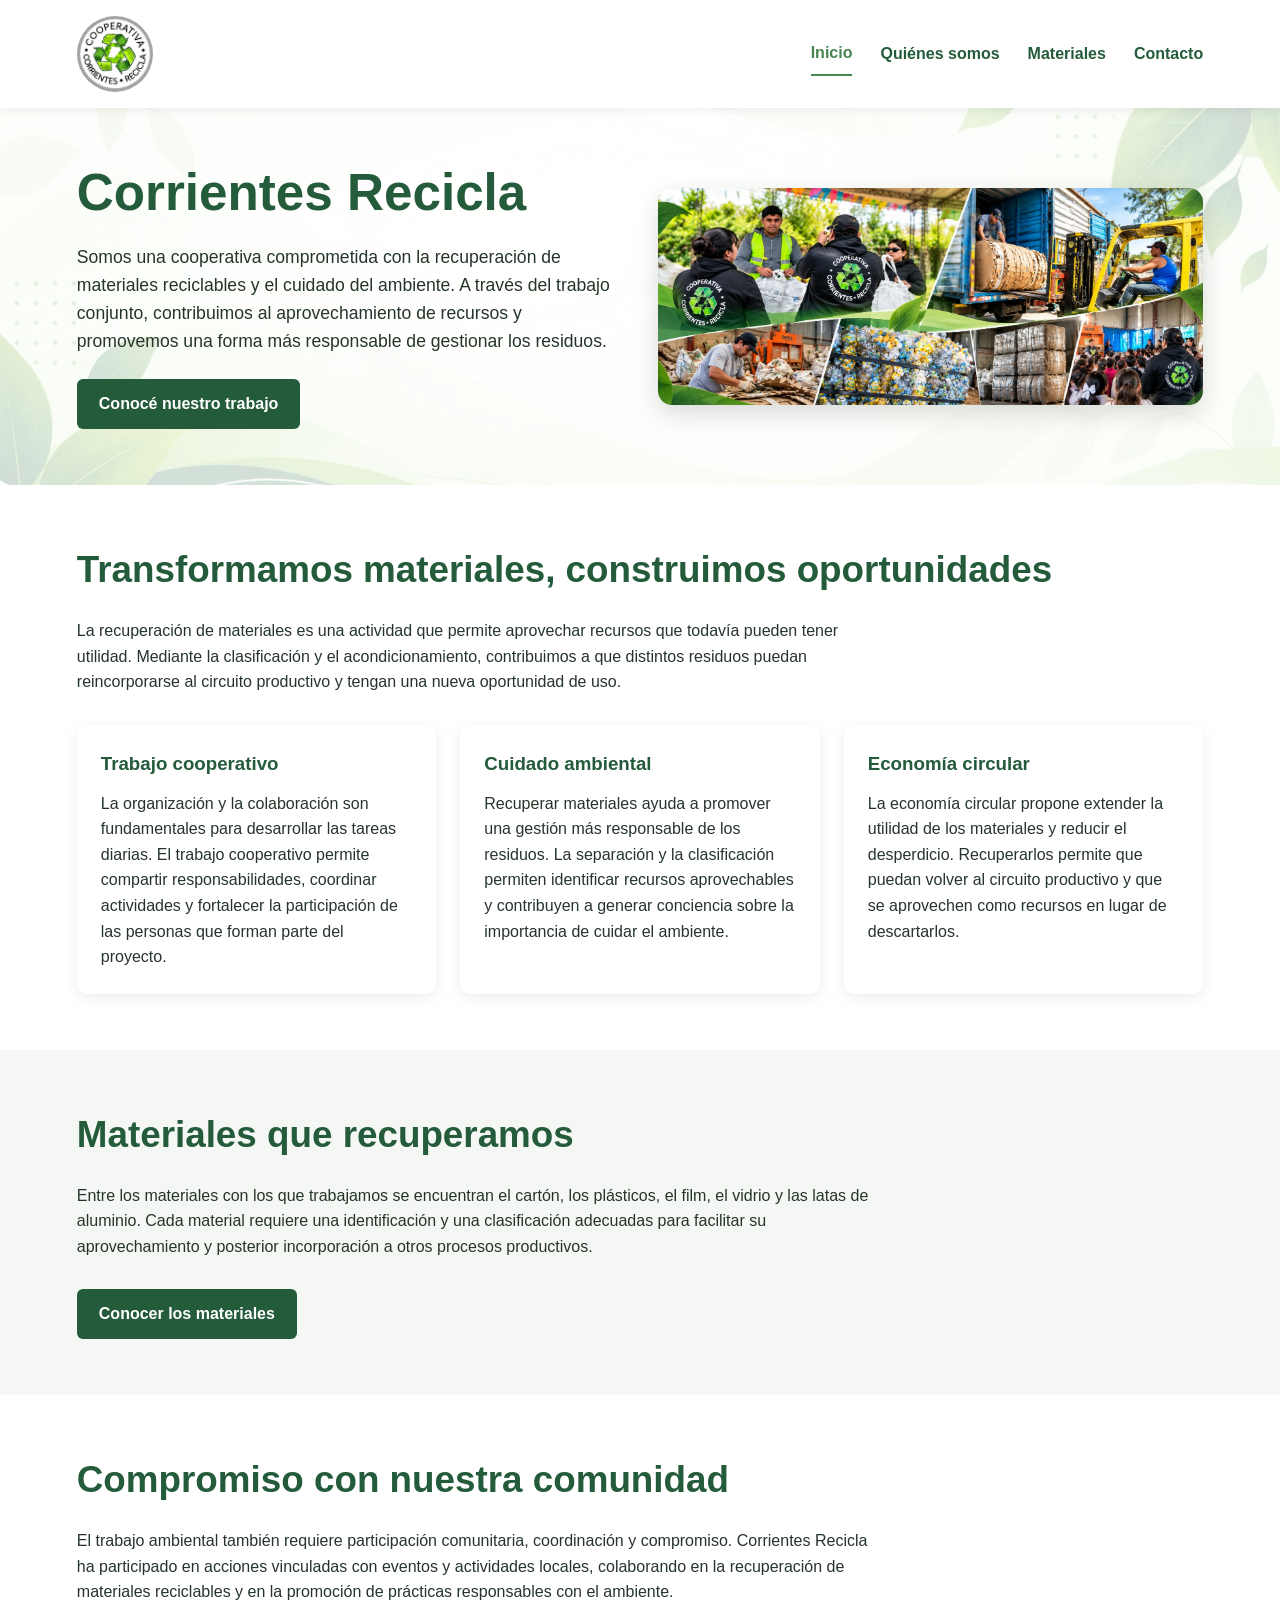
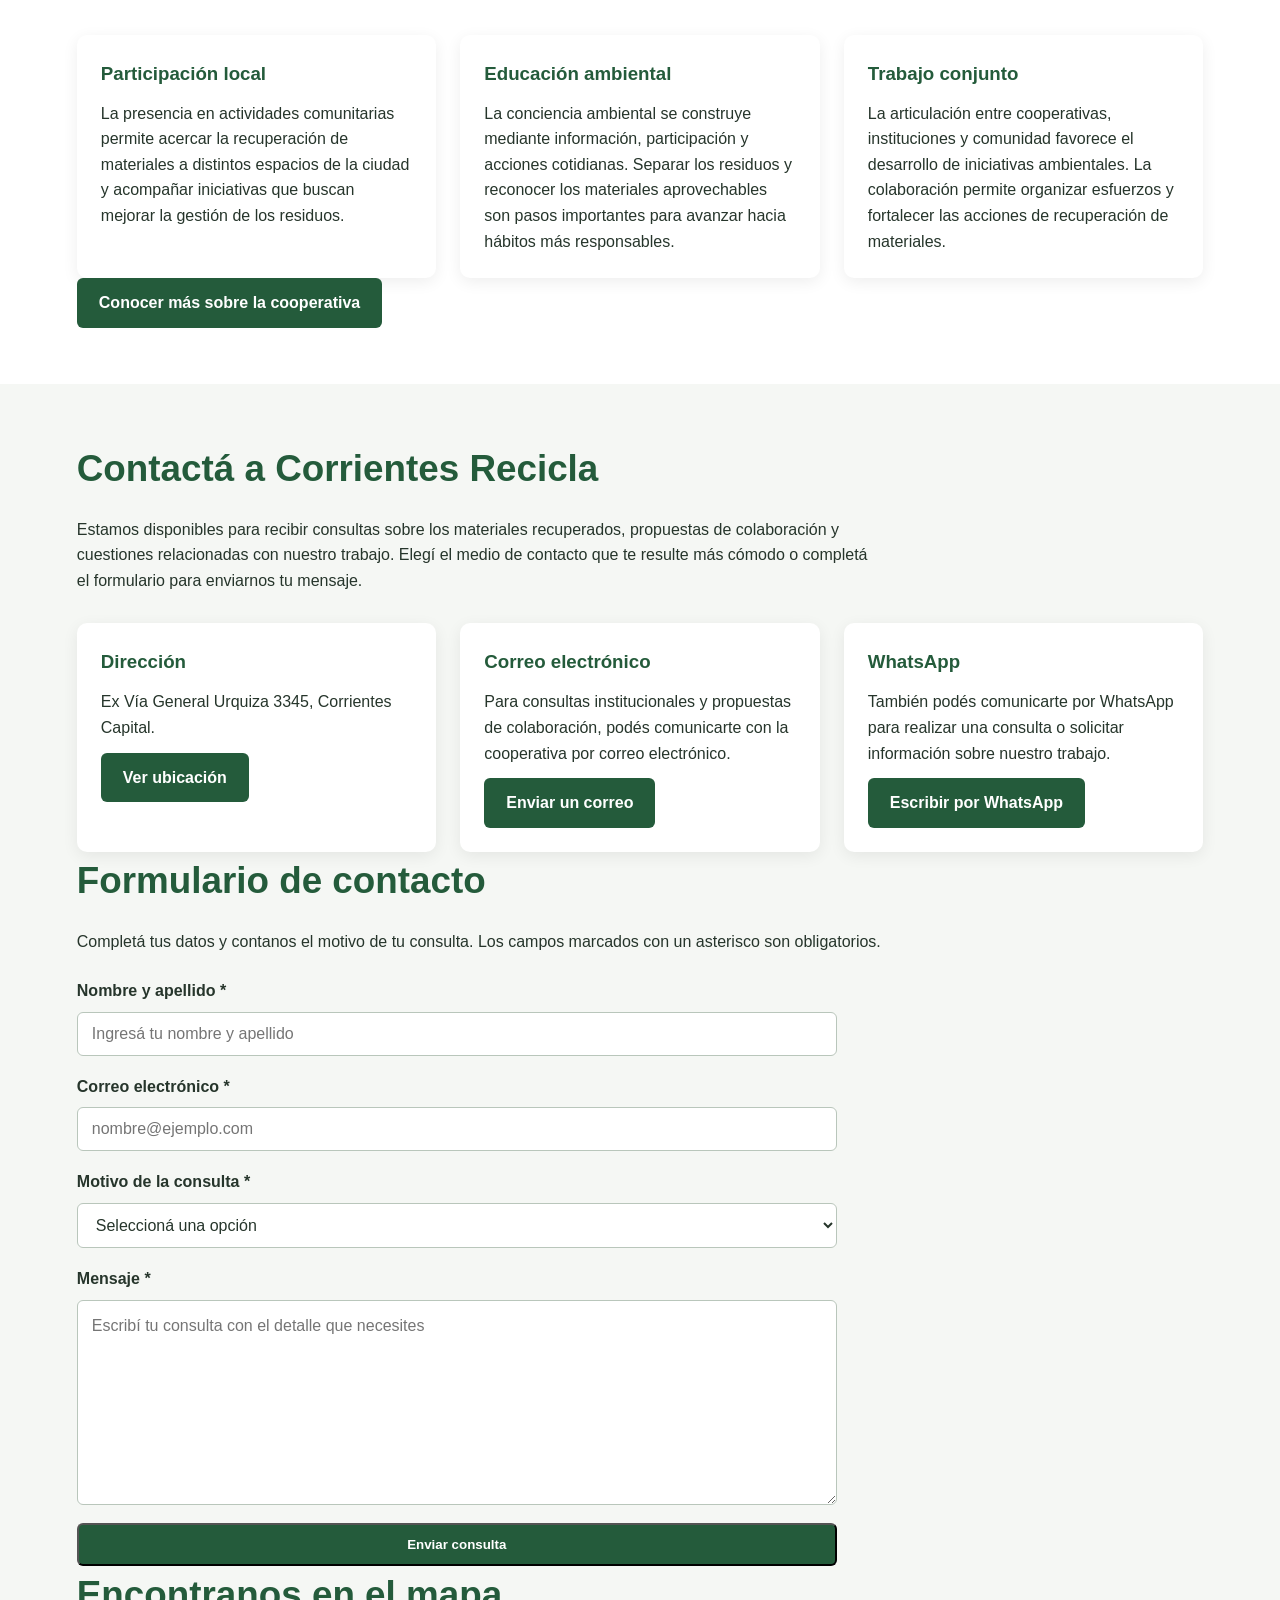
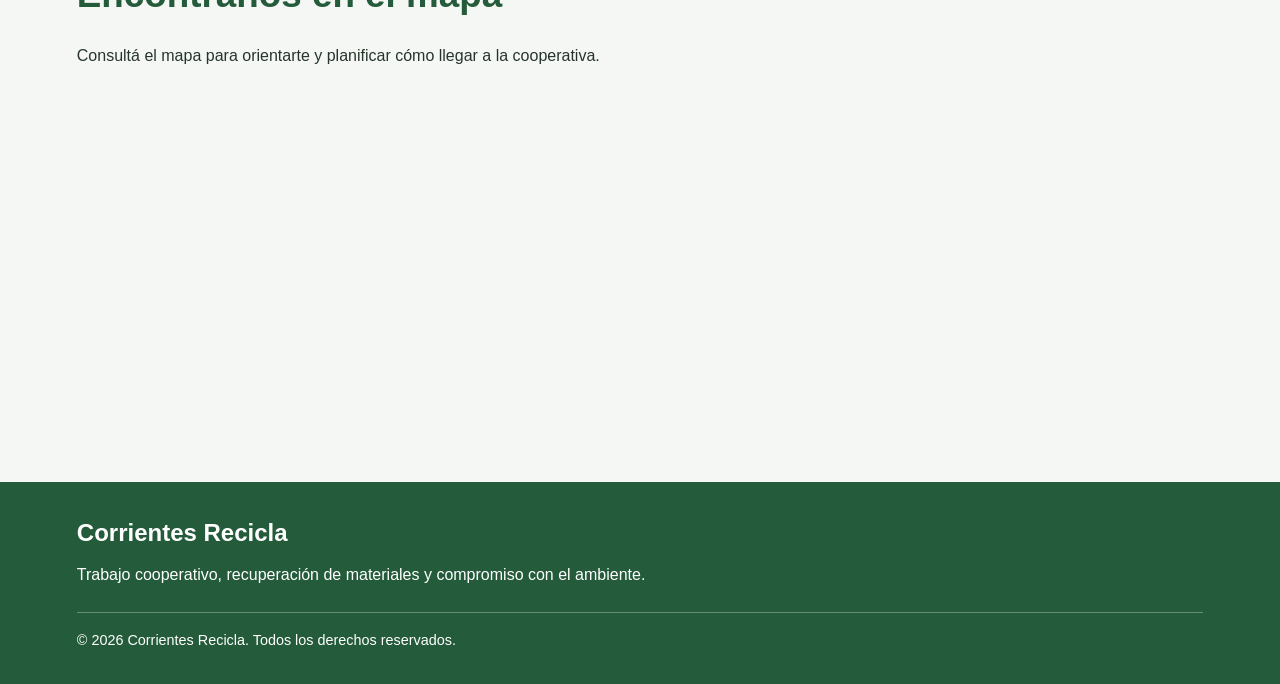
==== index.html @ 68372d25 "Add files via upload" ====
<!DOCTYPE html>
<html lang="es">

<head>
    <meta charset="UTF-8">
    <meta name="viewport" content="width=device-width, initial-scale=1.0">

    <meta name="description"
          content="Conocé Corrientes Recicla, su trabajo cooperativo, la recuperación de materiales reciclables y su compromiso con el ambiente.">

    <title>Corrientes Recicla | Cooperativa de reciclaje</title>

    <link rel="stylesheet" href="css/style.css">
</head>

<body>

    <!-- ENCABEZADO -->
    <header class="site-header">

        <a class="logo-link"
           href="index.html"
           aria-label="Inicio de Corrientes Recicla">

            <img class="logo"
                 src="media/logo.jpeg"
                 alt="Logo de Corrientes Recicla">
        </a>

        <button class="nav-toggle"
                type="button"
                aria-label="Abrir menú"
                aria-expanded="false">
            Menú ☰
        </button>

        <nav class="site-nav" aria-label="Navegación principal">
            <a class="active" href="index.html">Inicio</a>
            <a href="page/nosotros.html">Quiénes somos</a>
            <a href="page/materiales.html">Materiales</a>
            <a href="#contacto">Contacto</a>
        </nav>

    </header>

    <main>

        <!-- PORTADA -->
        <section class="hero">

            <div class="hero-content fade-in">

                <h1>Corrientes Recicla</h1>

                <p>
                    Somos una cooperativa comprometida con la recuperación
                    de materiales reciclables y el cuidado del ambiente.
                    A través del trabajo conjunto, contribuimos al
                    aprovechamiento de recursos y promovemos una forma
                    más responsable de gestionar los residuos.
                </p>

                <a class="button" href="page/nosotros.html">
                    Conocé nuestro trabajo
                </a>

            </div>

            <img class="hero-image fade-in"
                 src="media/portada.jpeg"
                 alt="Imagen de portada de Corrientes Recicla">

        </section>

        <!-- PRESENTACIÓN INSTITUCIONAL -->
        <section class="section">

            <h2>Transformamos materiales, construimos oportunidades</h2>

            <p class="section-intro">
                La recuperación de materiales es una actividad que
                permite aprovechar recursos que todavía pueden tener
                utilidad. Mediante la clasificación y el acondicionamiento,
                contribuimos a que distintos residuos puedan reincorporarse
                al circuito productivo y tengan una nueva oportunidad
                de uso.
            </p>

            <div class="features">

                <article class="feature-card">

                    <h3>Trabajo cooperativo</h3>

                    <p>
                        La organización y la colaboración son fundamentales
                        para desarrollar las tareas diarias. El trabajo
                        cooperativo permite compartir responsabilidades,
                        coordinar actividades y fortalecer la participación
                        de las personas que forman parte del proyecto.
                    </p>

                </article>

                <article class="feature-card">

                    <h3>Cuidado ambiental</h3>

                    <p>
                        Recuperar materiales ayuda a promover una gestión
                        más responsable de los residuos. La separación
                        y la clasificación permiten identificar recursos
                        aprovechables y contribuyen a generar conciencia
                        sobre la importancia de cuidar el ambiente.
                    </p>

                </article>

                <article class="feature-card">

                    <h3>Economía circular</h3>

                    <p>
                        La economía circular propone extender la utilidad
                        de los materiales y reducir el desperdicio.
                        Recuperarlos permite que puedan volver al circuito
                        productivo y que se aprovechen como recursos
                        en lugar de descartarlos.
                    </p>

                </article>

            </div>

        </section>

        <!-- MATERIALES RECUPERADOS -->
        <section class="section section-light">

            <h2>Materiales que recuperamos</h2>

            <p class="section-intro">
                Entre los materiales con los que trabajamos se encuentran
                el cartón, los plásticos, el film, el vidrio y las latas
                de aluminio. Cada material requiere una identificación
                y una clasificación adecuadas para facilitar su
                aprovechamiento y posterior incorporación a otros
                procesos productivos.
            </p>

            <a class="button" href="page/materiales.html">
                Conocer los materiales
            </a>

        </section>

        <!-- COMPROMISO CON LA COMUNIDAD -->
        <section class="section">

            <h2>Compromiso con nuestra comunidad</h2>

            <p class="section-intro">
                El trabajo ambiental también requiere participación
                comunitaria, coordinación y compromiso. Corrientes
                Recicla ha participado en acciones vinculadas con
                eventos y actividades locales, colaborando en la
                recuperación de materiales reciclables y en la
                promoción de prácticas responsables con el ambiente.
            </p>

            <div class="features">

                <article class="feature-card">

                    <h3>Participación local</h3>

                    <p>
                        La presencia en actividades comunitarias permite
                        acercar la recuperación de materiales a distintos
                        espacios de la ciudad y acompañar iniciativas
                        que buscan mejorar la gestión de los residuos.
                    </p>

                </article>

                <article class="feature-card">

                    <h3>Educación ambiental</h3>

                    <p>
                        La conciencia ambiental se construye mediante
                        información, participación y acciones cotidianas.
                        Separar los residuos y reconocer los materiales
                        aprovechables son pasos importantes para
                        avanzar hacia hábitos más responsables.
                    </p>

                </article>

                <article class="feature-card">

                    <h3>Trabajo conjunto</h3>

                    <p>
                        La articulación entre cooperativas, instituciones
                        y comunidad favorece el desarrollo de iniciativas
                        ambientales. La colaboración permite organizar
                        esfuerzos y fortalecer las acciones de
                        recuperación de materiales.
                    </p>

                </article>

            </div>

            <a class="button" href="page/nosotros.html">
                Conocer más sobre la cooperativa
            </a>

        </section>

        <!-- CONTACTO -->
        <section class="section section-light" id="contacto">

            <h2>Contactá a Corrientes Recicla</h2>

            <p class="section-intro">
                Estamos disponibles para recibir consultas sobre los
                materiales recuperados, propuestas de colaboración
                y cuestiones relacionadas con nuestro trabajo.
                Elegí el medio de contacto que te resulte más cómodo
                o completá el formulario para enviarnos tu mensaje.
            </p>

            <div class="features">

                <article class="feature-card">

                    <h3>Dirección</h3>

                    <p>
                        Ex Vía General Urquiza 3345,
                        Corrientes Capital.
                    </p>

                    <a class="button"
                       href="https://www.google.com/maps/search/?api=1&query=Ex%20V%C3%ADa%20General%20Urquiza%203345%2C%20Corrientes%2C%20Argentina"
                       target="_blank"
                       rel="noopener noreferrer">
                        Ver ubicación
                    </a>

                </article>

                <article class="feature-card">

                    <h3>Correo electrónico</h3>

                    <p>
                        Para consultas institucionales y propuestas
                        de colaboración, podés comunicarte con
                        la cooperativa por correo electrónico.
                    </p>

                    <a class="button"
                       href="mailto:corrientesrecicla2026@gmail.com">
                        Enviar un correo
                    </a>

                </article>

                <article class="feature-card">

                    <h3>WhatsApp</h3>

                    <p>
                        También podés comunicarte por WhatsApp
                        para realizar una consulta o solicitar
                        información sobre nuestro trabajo.
                    </p>

                    <a class="button"
                       href="https://wa.me/5493734498492"
                       target="_blank"
                       rel="noopener noreferrer">
                        Escribir por WhatsApp
                    </a>

                </article>

            </div>

            <!-- FORMULARIO DE CONTACTO -->
            <div class="content-block">

                <h2>Formulario de contacto</h2>

                <p>
                    Completá tus datos y contanos el motivo de tu consulta.
                    Los campos marcados con un asterisco son obligatorios.
                </p>

                <form class="contact-form"
                      action="https://formsubmit.co/corrientesrecicla2026@gmail.com"
                      method="POST">

                    <input type="hidden"
                           name="_subject"
                           value="Nueva consulta desde Corrientes Recicla">

                    <div class="form-group">

                        <label for="nombre">
                            Nombre y apellido *
                        </label>

                        <input type="text"
                               id="nombre"
                               name="nombre"
                               autocomplete="name"
                               placeholder="Ingresá tu nombre y apellido"
                               required>

                    </div>

                    <div class="form-group">

                        <label for="correo">
                            Correo electrónico *
                        </label>

                        <input type="email"
                               id="correo"
                               name="email"
                               autocomplete="email"
                               placeholder="nombre@ejemplo.com"
                               required>

                    </div>

                    <div class="form-group">

                        <label for="motivo">
                            Motivo de la consulta *
                        </label>

                        <select id="motivo"
                                name="motivo"
                                required>

                            <option value="">
                                Seleccioná una opción
                            </option>

                            <option value="Consulta por materiales">
                                Consulta por materiales
                            </option>

                            <option value="Propuesta de colaboración">
                                Propuesta de colaboración
                            </option>

                            <option value="Consulta institucional">
                                Consulta institucional
                            </option>

                            <option value="Otro">
                                Otro motivo
                            </option>

                        </select>

                    </div>

                    <div class="form-group">

                        <label for="mensaje">
                            Mensaje *
                        </label>

                        <textarea id="mensaje"
                                  name="mensaje"
                                  rows="7"
                                  placeholder="Escribí tu consulta con el detalle que necesites"
                                  required></textarea>

                    </div>

                    <button class="button" type="submit">
                        Enviar consulta
                    </button>

                </form>

            </div>

            <!-- MAPA -->
            <div class="content-block">

                <h2>Encontranos en el mapa</h2>

                <p>
                    Consultá el mapa para orientarte y planificar
                    cómo llegar a la cooperativa.
                </p>

                <iframe
                    src="https://maps.google.com/maps?q=Ex%20V%C3%ADa%20General%20Urquiza%203345%2C%20Corrientes%2C%20Argentina&output=embed"
                    title="Mapa de ubicación de Corrientes Recicla"
                    width="100%"
                    height="350"
                    style="border:0;"
                    loading="lazy"
                    referrerpolicy="no-referrer-when-downgrade"
                    allowfullscreen>
                </iframe>

            </div>

        </section>

    </main>

    <!-- PIE DE PÁGINA -->
    <footer class="site-footer">

        <div class="footer-content">

            <div>

                <h2>Corrientes Recicla</h2>

                <p>
                    Trabajo cooperativo, recuperación de materiales
                    y compromiso con el ambiente.
                </p>

            </div>

        </div>

        <p class="copyright">
            © 2026 Corrientes Recicla. Todos los derechos reservados.
        </p>

    </footer>

    <script src="js/scrip.js"></script>

</body>
</html>
---- css/style.css ----
/* ===== CONFIGURACIÓN GENERAL ===== */
:root {
    --verde-oscuro: #245b3b;
    --verde: #478653;
    --verde-claro: #eaf3e8;
    --blanco: #ffffff;
    --texto: #26352b;
    --gris: #f5f7f4;
}

* {
    box-sizing: border-box;
    margin: 0;
    padding: 0;
}

html {
    scroll-behavior: smooth;
}

body {
    font-family: Arial, Helvetica, sans-serif;
    color: var(--texto);
    background: var(--blanco);
    line-height: 1.6;
}

img {
    display: block;
    max-width: 100%;
    height: auto;
}

a {
    color: var(--verde-oscuro);
    text-decoration: none;
}

a:hover {
    color: var(--verde);
}

/* ===== ENCABEZADO Y NAVEGACIÓN ===== */
.site-header {
    position: relative;
    z-index: 10;
    display: flex;
    align-items: center;
    justify-content: space-between;
    gap: 24px;
    padding: 16px 6%;
    background: var(--blanco);
    box-shadow: 0 2px 10px rgba(0, 0, 0, 0.08);
}

.logo-link {
    display: flex;
    align-items: center;
    gap: 12px;
}

.logo {
    width: 76px;
    height: 76px;
    object-fit: contain;
    border-radius: 50%;
}

.site-nav {
    display: flex;
    align-items: center;
    gap: 28px;
}

.site-nav a {
    display: block;
    font-weight: 700;
    padding: 8px 0;
}

.site-nav a:hover,
.site-nav a.active {
    color: var(--verde);
    border-bottom: 2px solid var(--verde);
}

.nav-toggle {
    display: none;
    border: 0;
    background: var(--verde-oscuro);
    color: var(--blanco);
    padding: 10px 14px;
    border-radius: 6px;
    font-size: 1rem;
    cursor: pointer;
}

/* ===== PORTADA PRINCIPAL ===== */
.hero {
    display: grid;
    grid-template-columns: 1fr 1fr;
    align-items: center;
    gap: 36px;
    padding: 56px 6%;
    background:
        linear-gradient(rgba(255, 255, 255, 0.82),
        rgba(255, 255, 255, 0.82)),
        url("../media/fondo.jpeg") center / cover;
}

.hero-content {
    max-width: 620px;
}

.hero h1 {
    color: var(--verde-oscuro);
    font-size: clamp(2rem, 4vw, 3.4rem);
    line-height: 1.15;
    margin-bottom: 20px;
}

.hero p {
    font-size: 1.1rem;
    margin-bottom: 24px;
}

.hero-image {
    width: 100%;
    max-height: 440px;
    object-fit: cover;
    border-radius: 14px;
    box-shadow: 0 8px 24px rgba(0, 0, 0, 0.14);
}

.button {
    display: inline-block;
    padding: 12px 22px;
    color: var(--blanco);
    background: var(--verde-oscuro);
    border-radius: 6px;
    font-weight: 700;
    transition: background 0.25s, transform 0.25s;
}

.button:hover {
    color: var(--blanco);
    background: var(--verde);
    transform: translateY(-2px);
}

/* ===== SECCIONES Y CONTENIDO ===== */
.section {
    padding: 56px 6%;
}

.section-light {
    background: var(--gris);
}

.section h2,
.page-banner h1 {
    color: var(--verde-oscuro);
    margin-bottom: 18px;
}

.section h2 {
    font-size: clamp(1.6rem, 3vw, 2.3rem);
}

.section-intro {
    max-width: 800px;
    margin-bottom: 30px;
}

.features,
.materials-grid {
    display: grid;
    grid-template-columns: repeat(3, minmax(0, 1fr));
    gap: 24px;
    margin-top: 28px;
}

.feature-card,
.material-card {
    display: flex;
    flex-direction: column;
    align-items: flex-start;
    gap: 12px;
    padding: 24px;
    background: var(--blanco);
    border-radius: 10px;
    box-shadow: 0 4px 16px rgba(0, 0, 0, 0.07);
}

.feature-card h3,
.material-card h2,
.material-card h3 {
    color: var(--verde-oscuro);
}

.material-card img {
    width: 100%;
    height: 210px;
    object-fit: cover;
    border-radius: 8px;
}

/* ===== ENCABEZADOS DE PÁGINAS INTERNAS ===== */
.page-banner {
    padding: 48px 6%;
    background: var(--verde-claro);
}

.page-banner h1 {
    font-size: clamp(2rem, 4vw, 3rem);
}

.page-content {
    padding: 40px 6% 56px;
}

.page-content p {
    margin-bottom: 16px;
}

.content-image {
    width: 100%;
    max-height: 430px;
    object-fit: cover;
    border-radius: 12px;
    margin: 24px 0;
}

/* ===== PIE DE PÁGINA ===== */
.site-footer {
    padding: 32px 6%;
    color: var(--blanco);
    background: var(--verde-oscuro);
}

.footer-content {
    display: flex;
    flex-wrap: wrap;
    justify-content: space-between;
    gap: 24px;
}

.site-footer h2,
.site-footer h3 {
    margin-bottom: 10px;
}

.site-footer a {
    color: var(--blanco);
    text-decoration: underline;
}

.contact-links {
    display: flex;
    flex-wrap: wrap;
    gap: 16px;
    margin-top: 12px;
}

.copyright {
    margin-top: 24px;
    padding-top: 16px;
    border-top: 1px solid rgba(255, 255, 255, 0.3);
    font-size: 0.9rem;
}

/* ===== ANIMACIONES CSS ===== */
.fade-in {
    animation: aparecer 0.8s ease both;
}

@keyframes aparecer {
    from {
        opacity: 0;
        transform: translateY(18px);
    }

    to {
        opacity: 1;
        transform: translateY(0);
    }
}

/* ===== ADAPTACIÓN A CELULARES ===== */
@media (max-width: 768px) {
    .site-header {
        flex-wrap: wrap;
        padding: 12px 5%;
    }

    .logo {
        width: 60px;
        height: 60px;
    }

    .nav-toggle {
        display: block;
    }

    .site-nav {
        display: none;
        flex-direction: column;
        align-items: stretch;
        width: 100%;
        gap: 8px;
        padding: 12px 0;
    }

    .site-nav.is-open {
        display: flex;
    }

    .site-nav a {
        padding: 10px;
    }

    .hero {
        grid-template-columns: 1fr;
        padding: 36px 5%;
        gap: 24px;
    }

    .hero-image {
        max-height: 300px;
    }

    .section {
        padding: 40px 5%;
    }

    .features,
    .materials-grid {
        grid-template-columns: 1fr;
    }

    .page-banner,
    .page-content {
        padding-left: 5%;
        padding-right: 5%;
    }

    .footer-content {
        flex-direction: column;
    }
}
/* ===== FORMULARIO DE CONTACTO ===== */
.contact-form {
    display: flex;
    flex-direction: column;
    gap: 18px;
    width: 100%;
    max-width: 760px;
    margin-top: 24px;
}

.form-group {
    display: flex;
    flex-direction: column;
    gap: 8px;
    width: 100%;
}

.form-group label {
    font-weight: 700;
}

.form-group input,
.form-group select,
.form-group textarea {
    width: 100%;
    padding: 12px 14px;
    font-family: inherit;
    font-size: 1rem;
    color: var(--texto);
    background: var(--blanco);
    border: 1px solid #b9c6bb;
    border-radius: 6px;
}

.form-group textarea {
    min-height: 180px;
    line-height: 1.6;
    resize: vertical;
}

.form-group input:focus,
.form-group select:focus,
.form-group textarea:focus {
    outline: 2px solid var(--verde);
    outline-offset: 2px;
}

/* ===== LISTAS ===== */
.page-content ul,
.page-content ol,
.content-block ul,
.content-block ol {
    margin: 16px 0 24px;
    padding-left: 28px;
}

.page-content li,
.content-block li {
    margin-bottom: 8px;
}

/* ===== TABLAS ===== */
table {
    width: 100%;
    border-collapse: collapse;
    margin: 24px 0;
    background: var(--blanco);
}

th,
td {
    padding: 12px;
    border: 1px solid #cbd5cc;
    text-align: left;
}

th {
    color: var(--blanco);
    background: var(--verde-oscuro);
}

/* ===== AJUSTES PARA CELULARES ===== */
@media (max-width: 600px) {
    .contact-form {
        max-width: 100%;
    }

    th,
    td {
        padding: 8px;
        font-size: 0.9rem;
    }
}
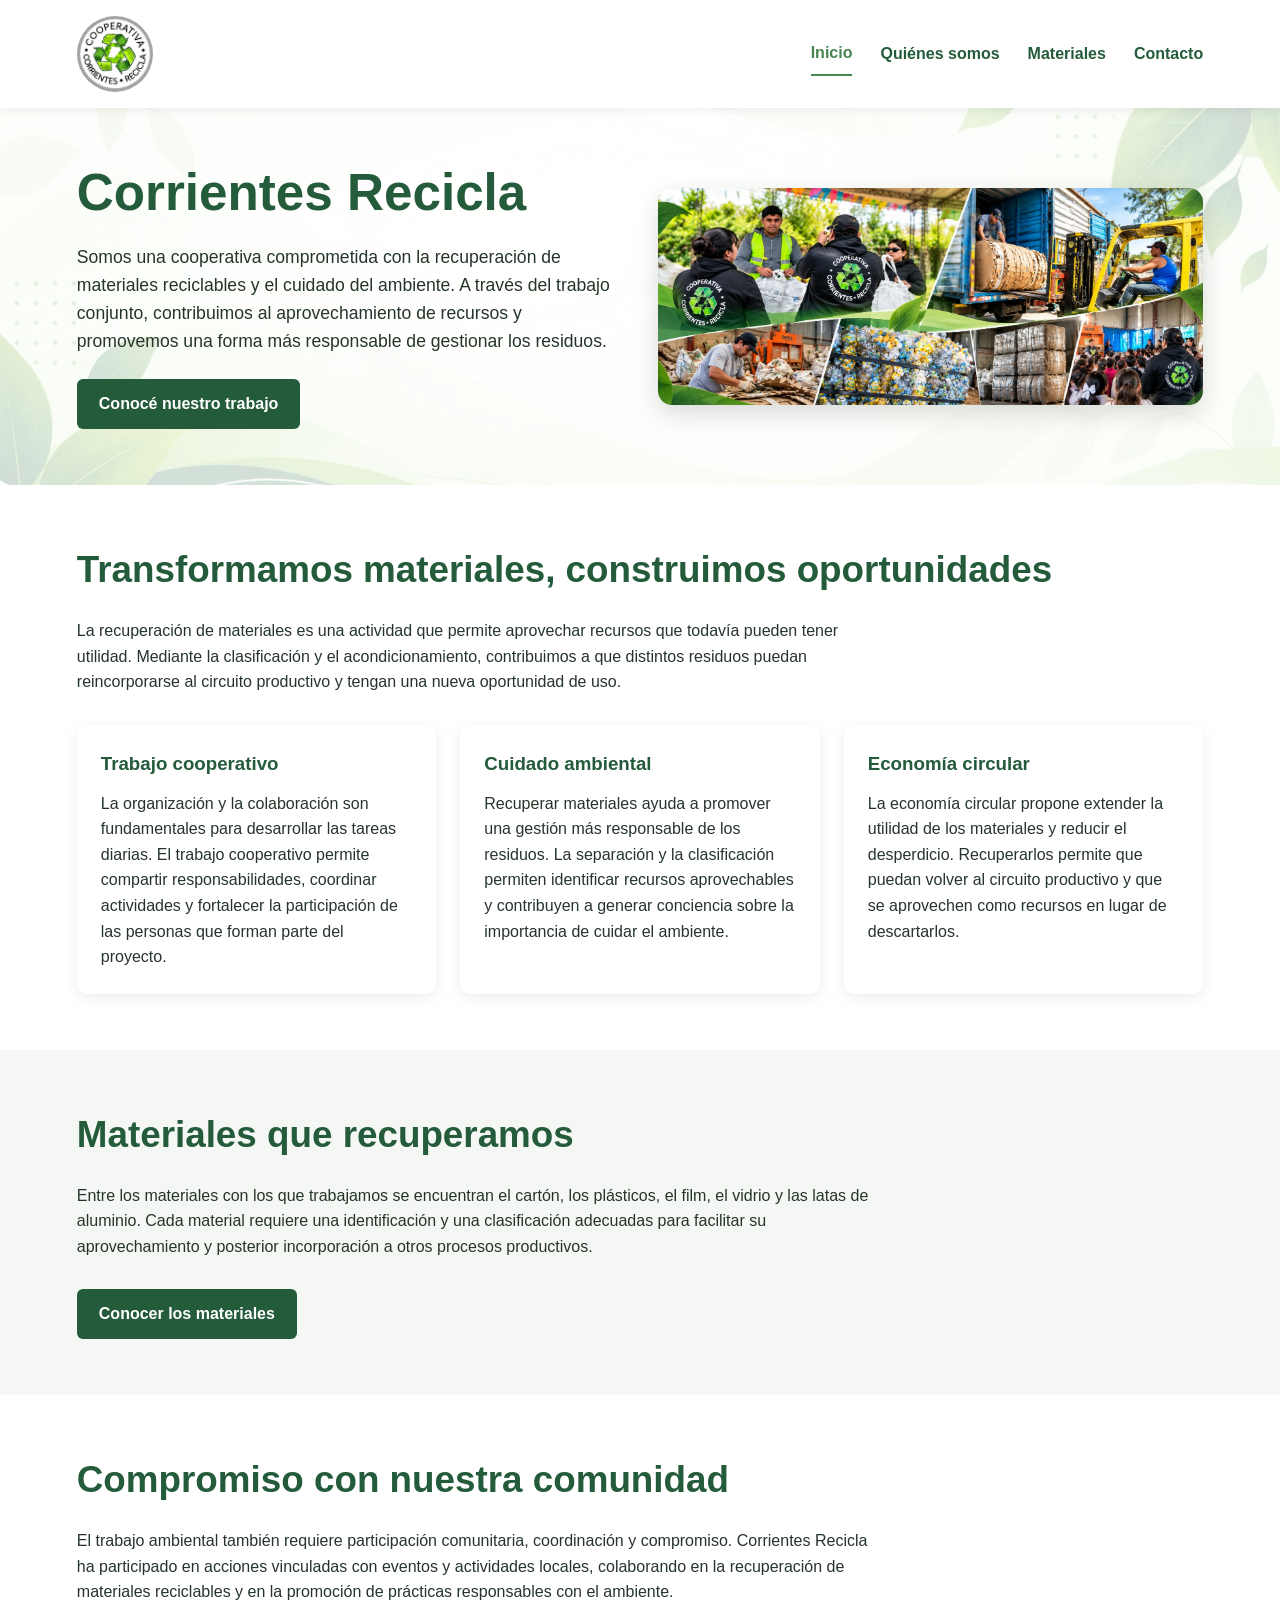
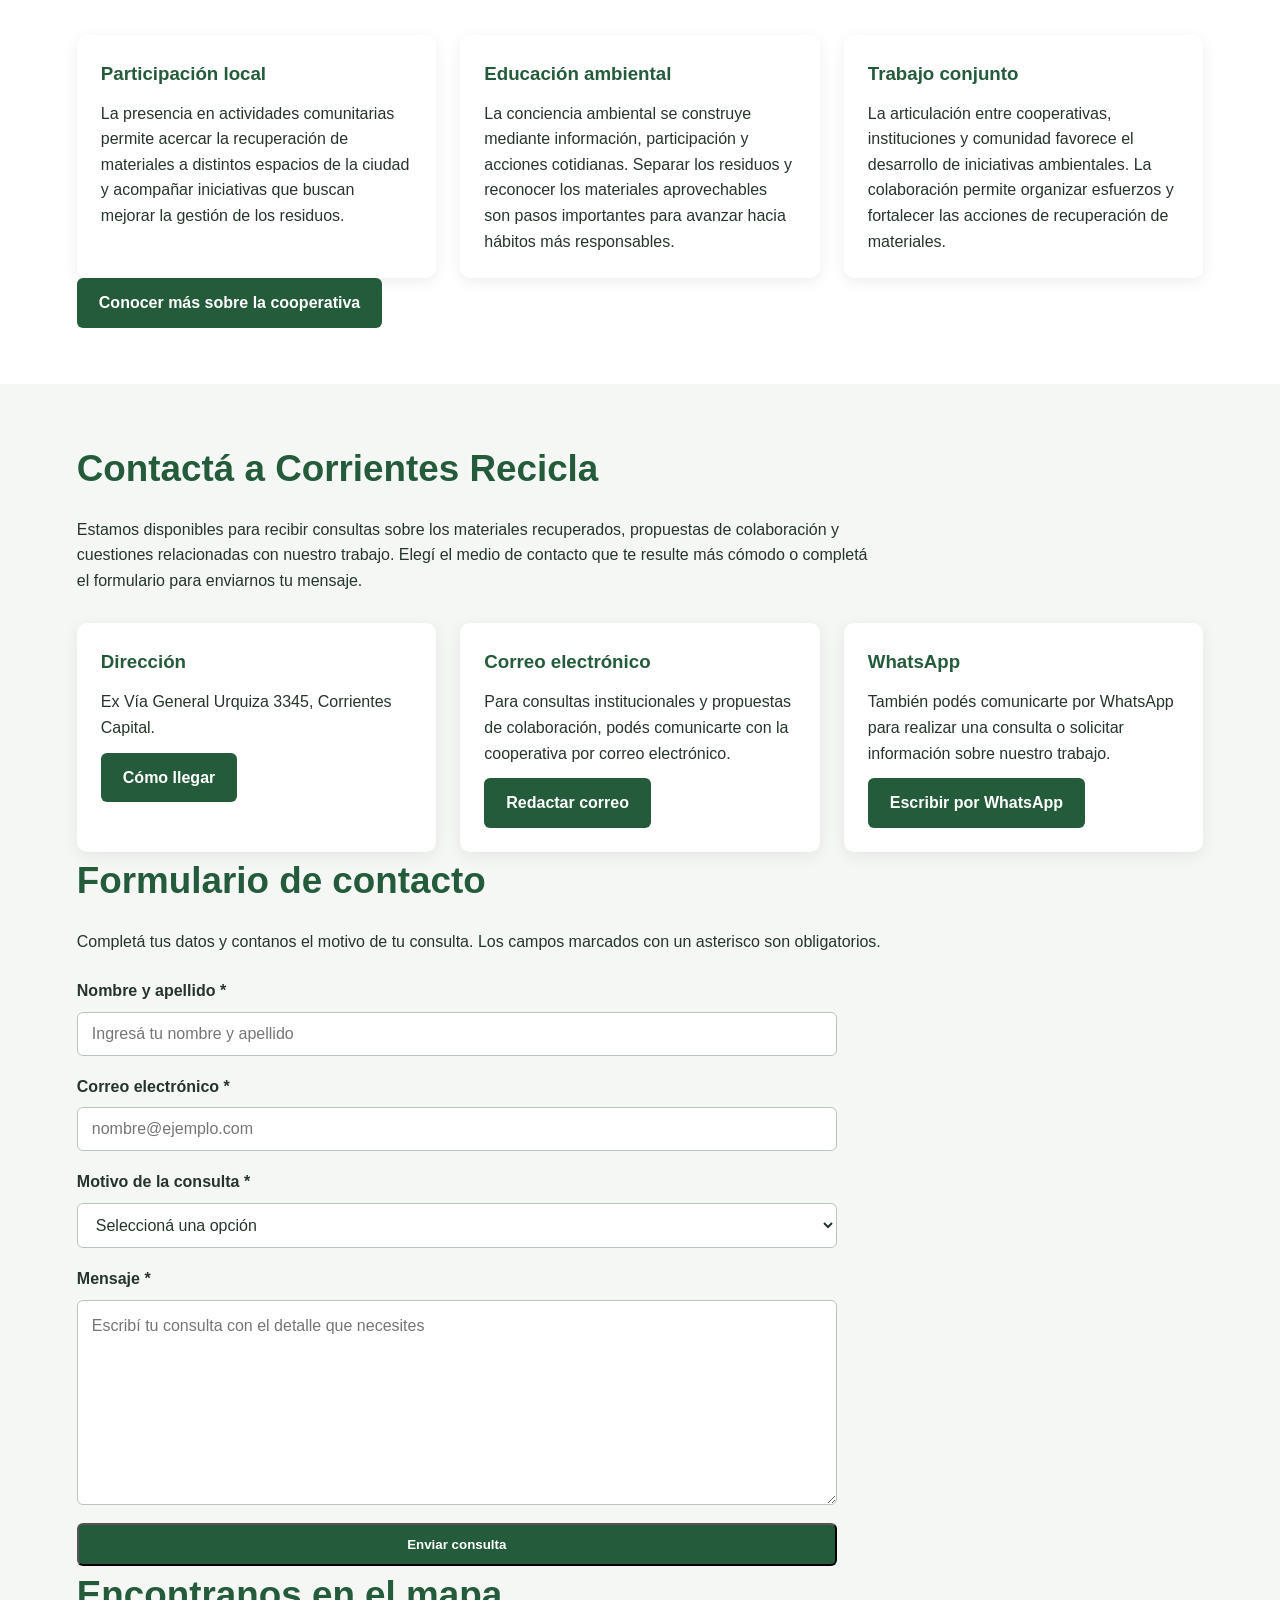
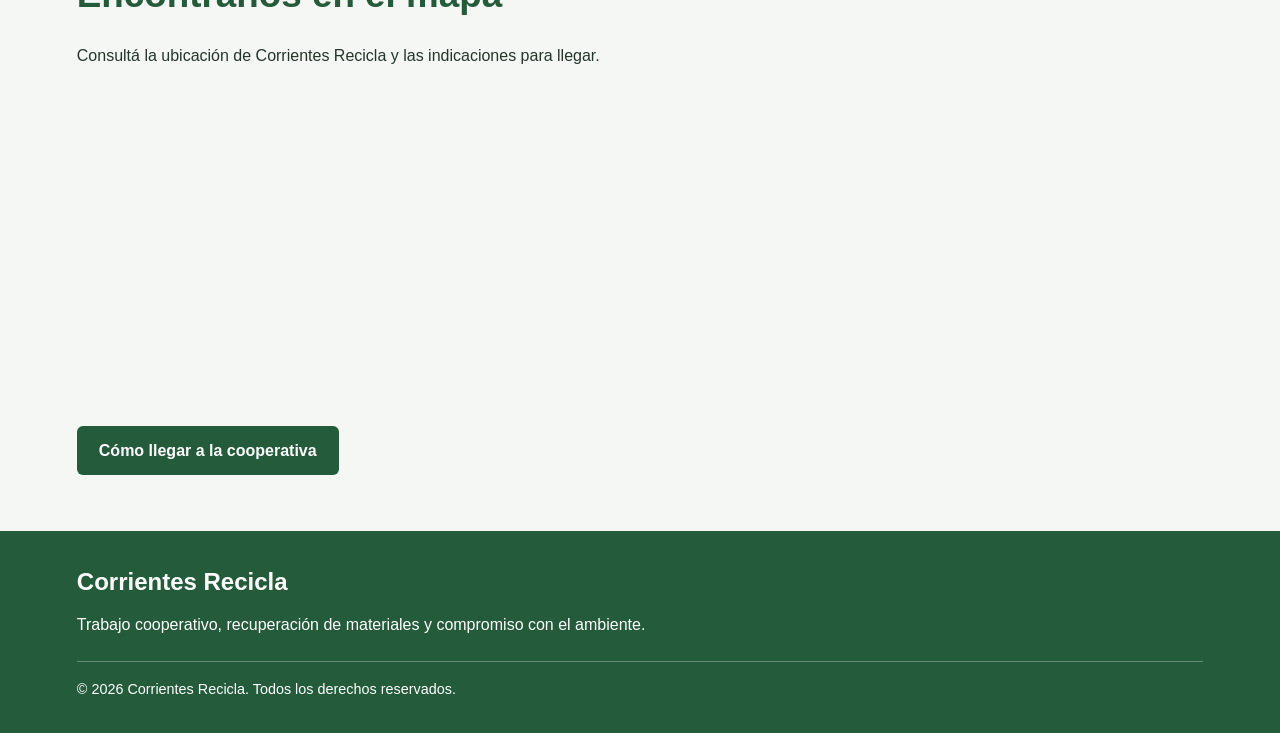
==== commit 47cec4f6: "Add files via upload" ====
--- a/index.html
+++ b/index.html
@@ -15,7 +15,6 @@
 
 <body>
 
-    <!-- ENCABEZADO -->
     <header class="site-header">
 
         <a class="logo-link"
@@ -45,7 +44,6 @@
 
     <main>
 
-        <!-- PORTADA -->
         <section class="hero">
 
             <div class="hero-content fade-in">
@@ -72,7 +70,6 @@
 
         </section>
 
-        <!-- PRESENTACIÓN INSTITUCIONAL -->
         <section class="section">
 
             <h2>Transformamos materiales, construimos oportunidades</h2>
@@ -89,9 +86,7 @@
             <div class="features">
 
                 <article class="feature-card">
-
                     <h3>Trabajo cooperativo</h3>
-
                     <p>
                         La organización y la colaboración son fundamentales
                         para desarrollar las tareas diarias. El trabajo
@@ -99,13 +94,10 @@
                         coordinar actividades y fortalecer la participación
                         de las personas que forman parte del proyecto.
                     </p>
-
-                </article>
-
-                <article class="feature-card">
-
+                </article>
+
+                <article class="feature-card">
                     <h3>Cuidado ambiental</h3>
-
                     <p>
                         Recuperar materiales ayuda a promover una gestión
                         más responsable de los residuos. La separación
@@ -113,13 +105,10 @@
                         aprovechables y contribuyen a generar conciencia
                         sobre la importancia de cuidar el ambiente.
                     </p>
-
-                </article>
-
-                <article class="feature-card">
-
+                </article>
+
+                <article class="feature-card">
                     <h3>Economía circular</h3>
-
                     <p>
                         La economía circular propone extender la utilidad
                         de los materiales y reducir el desperdicio.
@@ -127,14 +116,12 @@
                         productivo y que se aprovechen como recursos
                         en lugar de descartarlos.
                     </p>
-
                 </article>
 
             </div>
 
         </section>
 
-        <!-- MATERIALES RECUPERADOS -->
         <section class="section section-light">
 
             <h2>Materiales que recuperamos</h2>
@@ -154,7 +141,6 @@
 
         </section>
 
-        <!-- COMPROMISO CON LA COMUNIDAD -->
         <section class="section">
 
             <h2>Compromiso con nuestra comunidad</h2>
@@ -171,22 +157,17 @@
             <div class="features">
 
                 <article class="feature-card">
-
                     <h3>Participación local</h3>
-
                     <p>
                         La presencia en actividades comunitarias permite
                         acercar la recuperación de materiales a distintos
                         espacios de la ciudad y acompañar iniciativas
                         que buscan mejorar la gestión de los residuos.
                     </p>
-
-                </article>
-
-                <article class="feature-card">
-
+                </article>
+
+                <article class="feature-card">
                     <h3>Educación ambiental</h3>
-
                     <p>
                         La conciencia ambiental se construye mediante
                         información, participación y acciones cotidianas.
@@ -194,13 +175,10 @@
                         aprovechables son pasos importantes para
                         avanzar hacia hábitos más responsables.
                     </p>
-
-                </article>
-
-                <article class="feature-card">
-
+                </article>
+
+                <article class="feature-card">
                     <h3>Trabajo conjunto</h3>
-
                     <p>
                         La articulación entre cooperativas, instituciones
                         y comunidad favorece el desarrollo de iniciativas
@@ -208,7 +186,6 @@
                         esfuerzos y fortalecer las acciones de
                         recuperación de materiales.
                     </p>
-
                 </article>
 
             </div>
@@ -219,7 +196,6 @@
 
         </section>
 
-        <!-- CONTACTO -->
         <section class="section section-light" id="contacto">
 
             <h2>Contactá a Corrientes Recicla</h2>
@@ -244,10 +220,10 @@
                     </p>
 
                     <a class="button"
-                       href="https://www.google.com/maps/search/?api=1&query=Ex%20V%C3%ADa%20General%20Urquiza%203345%2C%20Corrientes%2C%20Argentina"
+                       href="https://www.google.com/maps/dir/?api=1&destination=Cooperativa%20Corrientes%20Recicla%2C%20Ex%20V%C3%ADa%20General%20Urquiza%2C%20Corrientes%2C%20Argentina"
                        target="_blank"
                        rel="noopener noreferrer">
-                        Ver ubicación
+                        Cómo llegar
                     </a>
 
                 </article>
@@ -263,8 +239,10 @@
                     </p>
 
                     <a class="button"
-                       href="mailto:corrientesrecicla2026@gmail.com">
-                        Enviar un correo
+                       href="https://mail.google.com/mail/?view=cm&fs=1&to=corrientesrecicla2026@gmail.com"
+                       target="_blank"
+                       rel="noopener noreferrer">
+                        Redactar correo
                     </a>
 
                 </article>
@@ -290,7 +268,6 @@
 
             </div>
 
-            <!-- FORMULARIO DE CONTACTO -->
             <div class="content-block">
 
                 <h2>Formulario de contacto</h2>
@@ -394,18 +371,17 @@
 
             </div>
 
-            <!-- MAPA -->
             <div class="content-block">
 
                 <h2>Encontranos en el mapa</h2>
 
                 <p>
-                    Consultá el mapa para orientarte y planificar
-                    cómo llegar a la cooperativa.
+                    Consultá la ubicación de Corrientes Recicla
+                    y las indicaciones para llegar.
                 </p>
 
                 <iframe
-                    src="https://maps.google.com/maps?q=Ex%20V%C3%ADa%20General%20Urquiza%203345%2C%20Corrientes%2C%20Argentina&output=embed"
+                    src="https://maps.google.com/maps?q=Cooperativa%20Corrientes%20Recicla%2C%20Ex%20V%C3%ADa%20General%20Urquiza%20y%20Pergamino%2C%20Corrientes%2C%20Argentina&output=embed"
                     title="Mapa de ubicación de Corrientes Recicla"
                     width="100%"
                     height="350"
@@ -415,26 +391,32 @@
                     allowfullscreen>
                 </iframe>
 
+                <p>
+                    <a class="button"
+                       href="https://www.google.com/maps/dir/?api=1&destination=Cooperativa%20Corrientes%20Recicla%2C%20Ex%20V%C3%ADa%20General%20Urquiza%2C%20Corrientes%2C%20Argentina"
+                       target="_blank"
+                       rel="noopener noreferrer">
+                        Cómo llegar a la cooperativa
+                    </a>
+                </p>
+
             </div>
 
         </section>
 
     </main>
 
-    <!-- PIE DE PÁGINA -->
     <footer class="site-footer">
 
         <div class="footer-content">
 
             <div>
-
                 <h2>Corrientes Recicla</h2>
 
                 <p>
                     Trabajo cooperativo, recuperación de materiales
                     y compromiso con el ambiente.
                 </p>
-
             </div>
 
         </div>
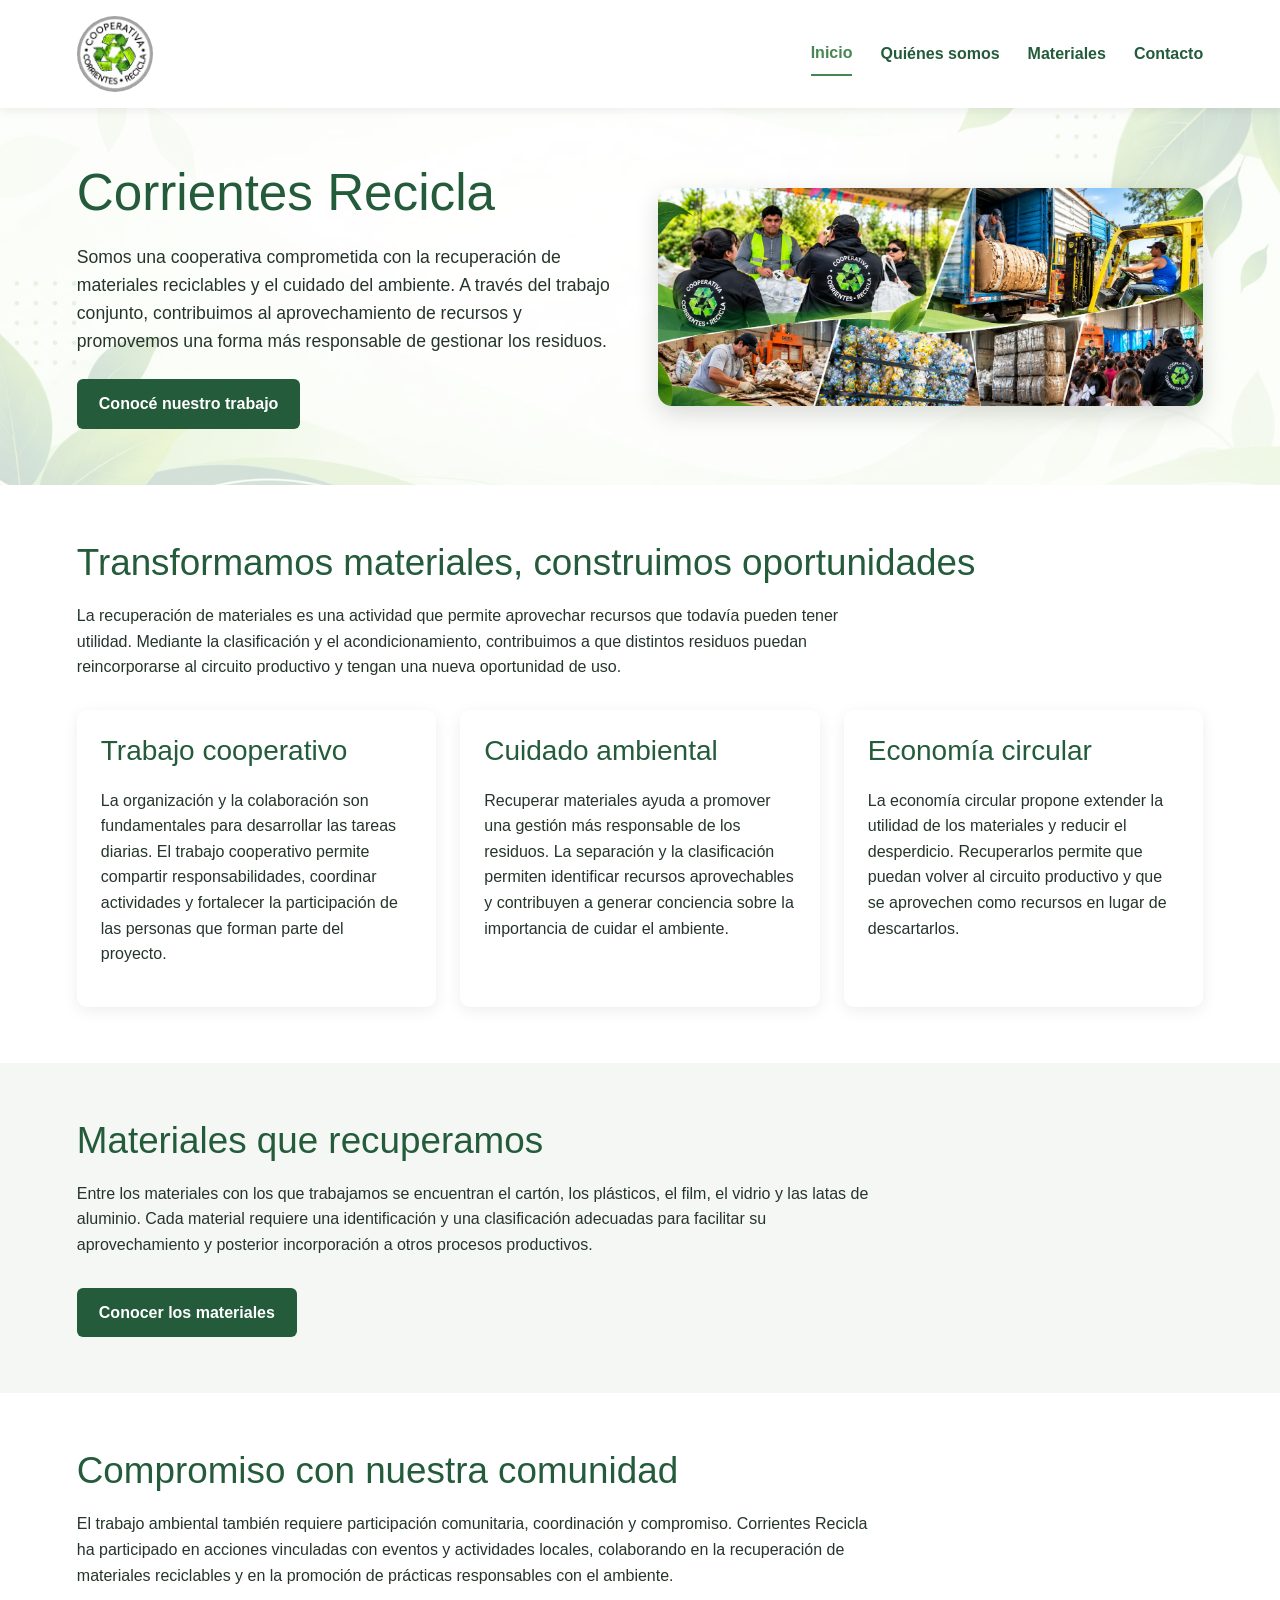
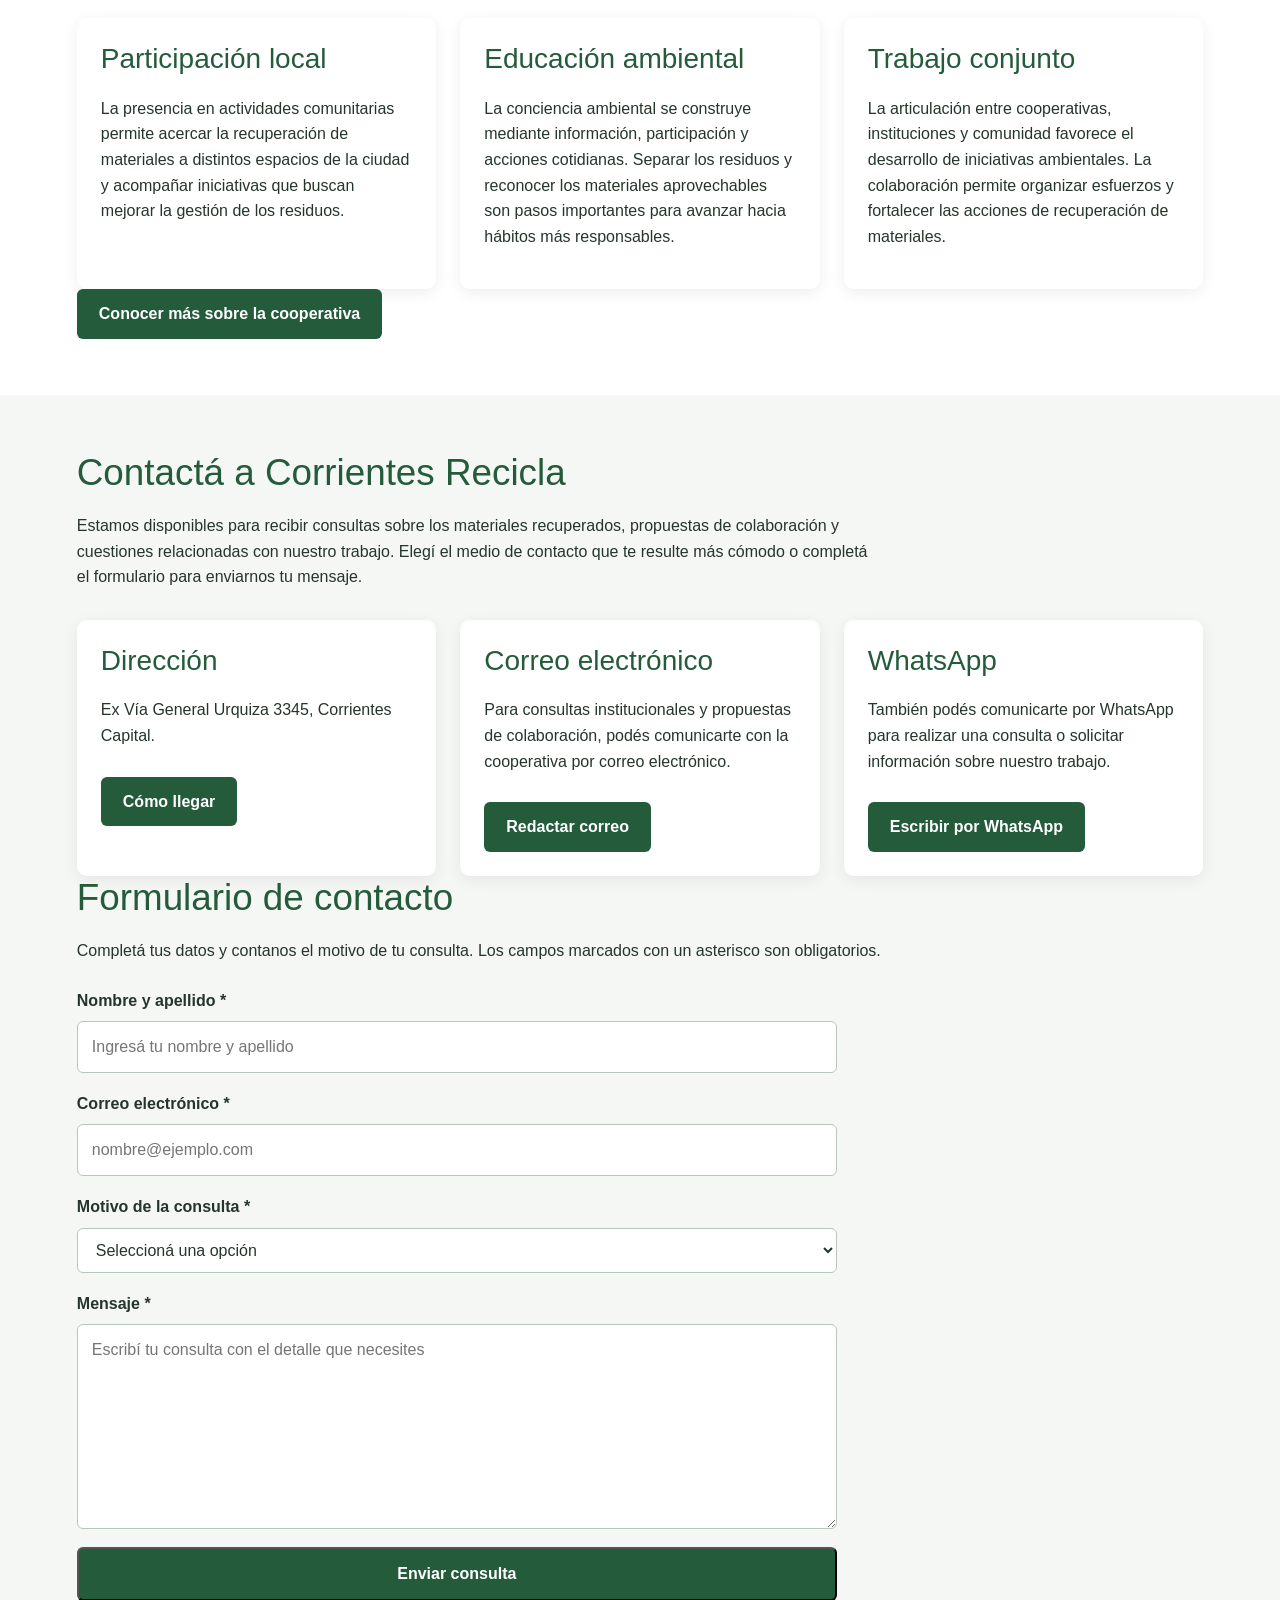
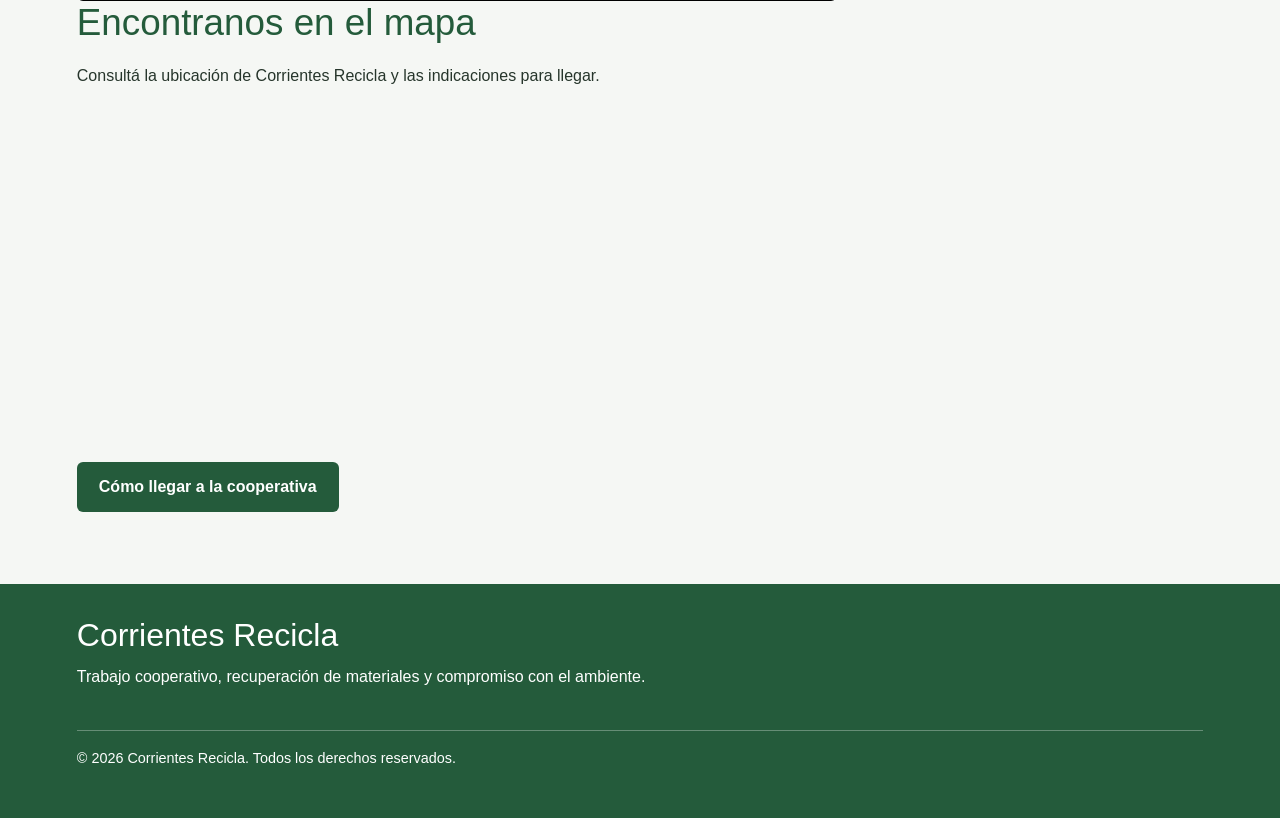
==== commit 1bab65ae: "Update index.html" ====
--- a/index.html
+++ b/index.html
@@ -6,14 +6,31 @@
     <meta name="viewport" content="width=device-width, initial-scale=1.0">
 
     <meta name="description"
-          content="Conocé Corrientes Recicla, su trabajo cooperativo, la recuperación de materiales reciclables y su compromiso con el ambiente.">
+        content="Conocé Corrientes Recicla, su trabajo cooperativo, la recuperación de materiales reciclables y su compromiso con el ambiente.">
+
+    <meta name="author" content="Corrientes Recicla">
+    <meta name="theme-color" content="#1f5b46">
 
     <title>Corrientes Recicla | Cooperativa de reciclaje</title>
 
+    <!-- Bootstrap 5.3 -->
+    <link
+        href="https://cdn.jsdelivr.net/npm/bootstrap@5.3.3/dist/css/bootstrap.min.css"
+        rel="stylesheet">
+
+    <!-- Animate.css -->
+    <link
+        rel="stylesheet"
+        href="https://cdnjs.cloudflare.com/ajax/libs/animate.css/4.1.1/animate.min.css">
+
+    <!-- CSS propio -->
     <link rel="stylesheet" href="css/style.css">
+
 </head>
 
 <body>
+
+    <!-- ENCABEZADO -->
 
     <header class="site-header">
 
@@ -30,23 +47,45 @@
                 type="button"
                 aria-label="Abrir menú"
                 aria-expanded="false">
+
             Menú ☰
+
         </button>
 
         <nav class="site-nav" aria-label="Navegación principal">
-            <a class="active" href="index.html">Inicio</a>
-            <a href="page/nosotros.html">Quiénes somos</a>
-            <a href="page/materiales.html">Materiales</a>
-            <a href="#contacto">Contacto</a>
+
+            <a class="active"
+               href="index.html"
+               aria-current="page">
+                Inicio
+            </a>
+
+            <a href="page/nosotros.html">
+                Quiénes somos
+            </a>
+
+            <a href="page/materiales.html">
+                Materiales
+            </a>
+
+            <a href="#contacto">
+                Contacto
+            </a>
+
         </nav>
 
     </header>
 
+
+    <!-- CONTENIDO PRINCIPAL -->
+
     <main>
 
+        <!-- PORTADA -->
+
         <section class="hero">
 
-            <div class="hero-content fade-in">
+            <div class="hero-content animate__animated animate__fadeInUp">
 
                 <h1>Corrientes Recicla</h1>
 
@@ -64,11 +103,14 @@
 
             </div>
 
-            <img class="hero-image fade-in"
+            <img class="hero-image animate__animated animate__zoomIn"
                  src="media/portada.jpeg"
                  alt="Imagen de portada de Corrientes Recicla">
 
         </section>
+
+
+        <!-- PROPUESTA DE VALOR -->
 
         <section class="section">
 
@@ -86,7 +128,9 @@
             <div class="features">
 
                 <article class="feature-card">
+
                     <h3>Trabajo cooperativo</h3>
+
                     <p>
                         La organización y la colaboración son fundamentales
                         para desarrollar las tareas diarias. El trabajo
@@ -94,10 +138,13 @@
                         coordinar actividades y fortalecer la participación
                         de las personas que forman parte del proyecto.
                     </p>
-                </article>
-
-                <article class="feature-card">
+
+                </article>
+
+                <article class="feature-card">
+
                     <h3>Cuidado ambiental</h3>
+
                     <p>
                         Recuperar materiales ayuda a promover una gestión
                         más responsable de los residuos. La separación
@@ -105,10 +152,13 @@
                         aprovechables y contribuyen a generar conciencia
                         sobre la importancia de cuidar el ambiente.
                     </p>
-                </article>
-
-                <article class="feature-card">
+
+                </article>
+
+                <article class="feature-card">
+
                     <h3>Economía circular</h3>
+
                     <p>
                         La economía circular propone extender la utilidad
                         de los materiales y reducir el desperdicio.
@@ -116,11 +166,15 @@
                         productivo y que se aprovechen como recursos
                         en lugar de descartarlos.
                     </p>
+
                 </article>
 
             </div>
 
         </section>
+
+
+        <!-- MATERIALES -->
 
         <section class="section section-light">
 
@@ -141,6 +195,9 @@
 
         </section>
 
+
+        <!-- COMPROMISO COMUNITARIO -->
+
         <section class="section">
 
             <h2>Compromiso con nuestra comunidad</h2>
@@ -157,17 +214,22 @@
             <div class="features">
 
                 <article class="feature-card">
+
                     <h3>Participación local</h3>
+
                     <p>
                         La presencia en actividades comunitarias permite
                         acercar la recuperación de materiales a distintos
                         espacios de la ciudad y acompañar iniciativas
                         que buscan mejorar la gestión de los residuos.
                     </p>
-                </article>
-
-                <article class="feature-card">
+
+                </article>
+
+                <article class="feature-card">
+
                     <h3>Educación ambiental</h3>
+
                     <p>
                         La conciencia ambiental se construye mediante
                         información, participación y acciones cotidianas.
@@ -175,10 +237,13 @@
                         aprovechables son pasos importantes para
                         avanzar hacia hábitos más responsables.
                     </p>
-                </article>
-
-                <article class="feature-card">
+
+                </article>
+
+                <article class="feature-card">
+
                     <h3>Trabajo conjunto</h3>
+
                     <p>
                         La articulación entre cooperativas, instituciones
                         y comunidad favorece el desarrollo de iniciativas
@@ -186,6 +251,7 @@
                         esfuerzos y fortalecer las acciones de
                         recuperación de materiales.
                     </p>
+
                 </article>
 
             </div>
@@ -195,6 +261,9 @@
             </a>
 
         </section>
+
+
+        <!-- CONTACTO -->
 
         <section class="section section-light" id="contacto">
 
@@ -268,6 +337,9 @@
 
             </div>
 
+
+            <!-- FORMULARIO -->
+
             <div class="content-block">
 
                 <h2>Formulario de contacto</h2>
@@ -370,6 +442,9 @@
                 </form>
 
             </div>
+
+
+            <!-- MAPA -->
 
             <div class="content-block">
 
@@ -392,12 +467,14 @@
                 </iframe>
 
                 <p>
+
                     <a class="button"
                        href="https://www.google.com/maps/dir/?api=1&destination=Cooperativa%20Corrientes%20Recicla%2C%20Ex%20V%C3%ADa%20General%20Urquiza%2C%20Corrientes%2C%20Argentina"
                        target="_blank"
                        rel="noopener noreferrer">
                         Cómo llegar a la cooperativa
                     </a>
+
                 </p>
 
             </div>
@@ -406,17 +483,22 @@
 
     </main>
 
+
+    <!-- PIE DE PÁGINA -->
+
     <footer class="site-footer">
 
         <div class="footer-content">
 
             <div>
+
                 <h2>Corrientes Recicla</h2>
 
                 <p>
                     Trabajo cooperativo, recuperación de materiales
                     y compromiso con el ambiente.
                 </p>
+
             </div>
 
         </div>
@@ -427,7 +509,17 @@
 
     </footer>
 
+
+    <!-- Bootstrap JavaScript -->
+
+    <script
+        src="https://cdn.jsdelivr.net/npm/bootstrap@5.3.3/dist/js/bootstrap.bundle.min.js">
+    </script>
+
+    <!-- JavaScript propio -->
+
     <script src="js/scrip.js"></script>
 
 </body>
-</html>+
+</html>
